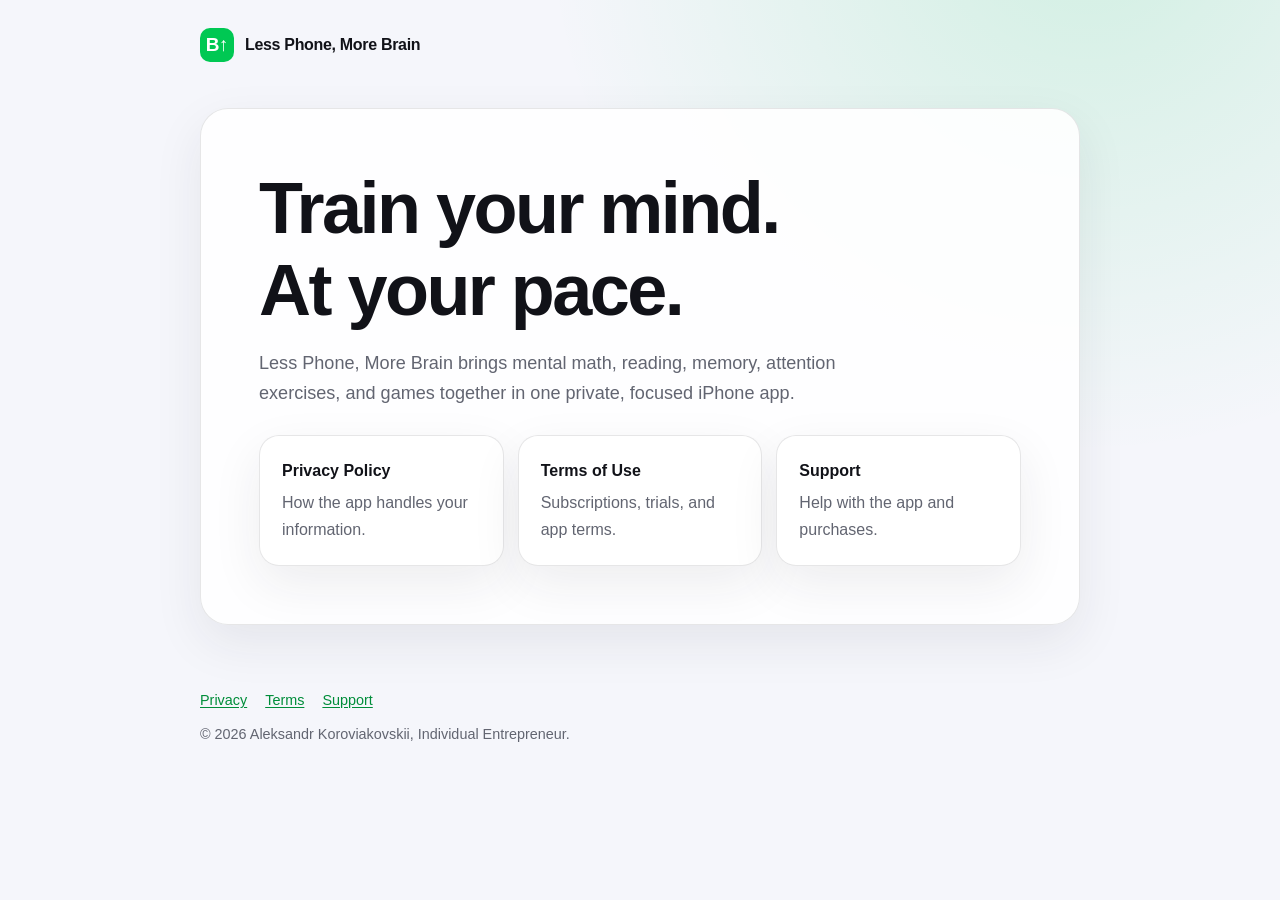
==== index.html @ fefdb508 "Update public app brand to Less Phone, More Brain" ====
<!doctype html>
<html lang="en">
<head>
  <meta charset="utf-8">
  <meta name="viewport" content="width=device-width, initial-scale=1">
  <meta name="description" content="Privacy, terms, and support for Less Phone, More Brain.">
  <title>Less Phone, More Brain</title>
  <link rel="stylesheet" href="styles.css">
</head>
<body>
  <header class="shell">
    <a class="brand" href="./" aria-label="Less Phone, More Brain home">
      <span class="mark" aria-hidden="true">B↑</span>
      Less Phone, More Brain
    </a>
  </header>
  <main class="shell">
    <section class="hero">
      <h1>Train your mind.<br>At your pace.</h1>
      <p class="lead">Less Phone, More Brain brings mental math, reading, memory, attention exercises, and games together in one private, focused iPhone app.</p>
      <div class="grid" aria-label="Legal and support links">
        <a class="card" href="privacy/">
          <strong>Privacy Policy</strong>
          <span>How the app handles your information.</span>
        </a>
        <a class="card" href="terms/">
          <strong>Terms of Use</strong>
          <span>Subscriptions, trials, and app terms.</span>
        </a>
        <a class="card" href="support/">
          <strong>Support</strong>
          <span>Help with the app and purchases.</span>
        </a>
      </div>
    </section>
  </main>
  <footer class="shell">
    <nav aria-label="Footer">
      <a href="privacy/">Privacy</a>
      <a href="terms/">Terms</a>
      <a href="support/">Support</a>
    </nav>
    <div>© 2026 Aleksandr Koroviakovskii, Individual Entrepreneur.</div>
  </footer>
</body>
</html>
---- styles.css ----
:root {
  color-scheme: light dark;
  --bg: #f5f6fb;
  --surface: rgba(255, 255, 255, 0.9);
  --text: #111218;
  --muted: #626571;
  --line: rgba(17, 18, 24, 0.1);
  --accent: #00c853;
  --accent-dark: #008d3a;
  --shadow: 0 18px 50px rgba(34, 39, 52, 0.08);
}

* {
  box-sizing: border-box;
}

body {
  margin: 0;
  min-height: 100vh;
  font-family: -apple-system, BlinkMacSystemFont, "SF Pro Text", "Segoe UI", sans-serif;
  color: var(--text);
  background:
    radial-gradient(circle at 85% -10%, rgba(0, 200, 83, 0.15), transparent 34rem),
    var(--bg);
  line-height: 1.65;
}

a {
  color: var(--accent-dark);
  text-underline-offset: 0.16em;
}

.shell {
  width: min(880px, calc(100% - 32px));
  margin: 0 auto;
}

header {
  padding: 28px 0 18px;
}

.brand {
  display: inline-flex;
  align-items: center;
  gap: 11px;
  color: var(--text);
  text-decoration: none;
  font-weight: 750;
  letter-spacing: -0.02em;
}

.mark {
  display: grid;
  width: 34px;
  height: 34px;
  place-items: center;
  border-radius: 10px;
  color: white;
  background: var(--accent);
  font-size: 19px;
  font-weight: 850;
}

main {
  padding: 28px 0 64px;
}

.hero,
.document,
.card {
  border: 1px solid var(--line);
  background: var(--surface);
  box-shadow: var(--shadow);
}

.hero,
.document {
  border-radius: 28px;
  padding: clamp(28px, 6vw, 58px);
}

h1,
h2 {
  letter-spacing: -0.035em;
  line-height: 1.14;
}

h1 {
  max-width: 720px;
  margin: 0 0 18px;
  font-size: clamp(2.25rem, 7vw, 4.5rem);
}

.document h1 {
  font-size: clamp(2rem, 6vw, 3.5rem);
}

h2 {
  margin: 2.1em 0 0.55em;
  font-size: 1.35rem;
}

p,
ul {
  margin: 0.8em 0;
}

.lead {
  max-width: 650px;
  color: var(--muted);
  font-size: 1.13rem;
}

.meta {
  margin-bottom: 32px;
  color: var(--muted);
}

.grid {
  display: grid;
  grid-template-columns: repeat(3, 1fr);
  gap: 14px;
  margin-top: 26px;
}

.card {
  display: block;
  padding: 22px;
  border-radius: 20px;
  color: var(--text);
  text-decoration: none;
  transition: transform 160ms ease, border-color 160ms ease;
}

.card:hover {
  transform: translateY(-2px);
  border-color: rgba(0, 200, 83, 0.45);
}

.card strong {
  display: block;
  margin-bottom: 6px;
}

.card span,
.note {
  color: var(--muted);
}

.callout {
  margin: 24px 0;
  padding: 18px 20px;
  border-left: 4px solid var(--accent);
  border-radius: 0 14px 14px 0;
  background: rgba(0, 200, 83, 0.08);
}

footer {
  padding: 0 0 42px;
  color: var(--muted);
  font-size: 0.9rem;
}

footer nav {
  display: flex;
  flex-wrap: wrap;
  gap: 10px 18px;
  margin-bottom: 10px;
}

@media (max-width: 680px) {
  .grid {
    grid-template-columns: 1fr;
  }

  .hero,
  .document {
    border-radius: 22px;
  }
}

@media (prefers-reduced-motion: reduce) {
  .card {
    transition: none;
  }
}

@media (prefers-color-scheme: dark) {
  :root {
    --bg: #0e1015;
    --surface: rgba(25, 27, 34, 0.92);
    --text: #f5f6f8;
    --muted: #b1b4bf;
    --line: rgba(255, 255, 255, 0.1);
    --accent-dark: #55df87;
    --shadow: 0 18px 50px rgba(0, 0, 0, 0.2);
  }
}
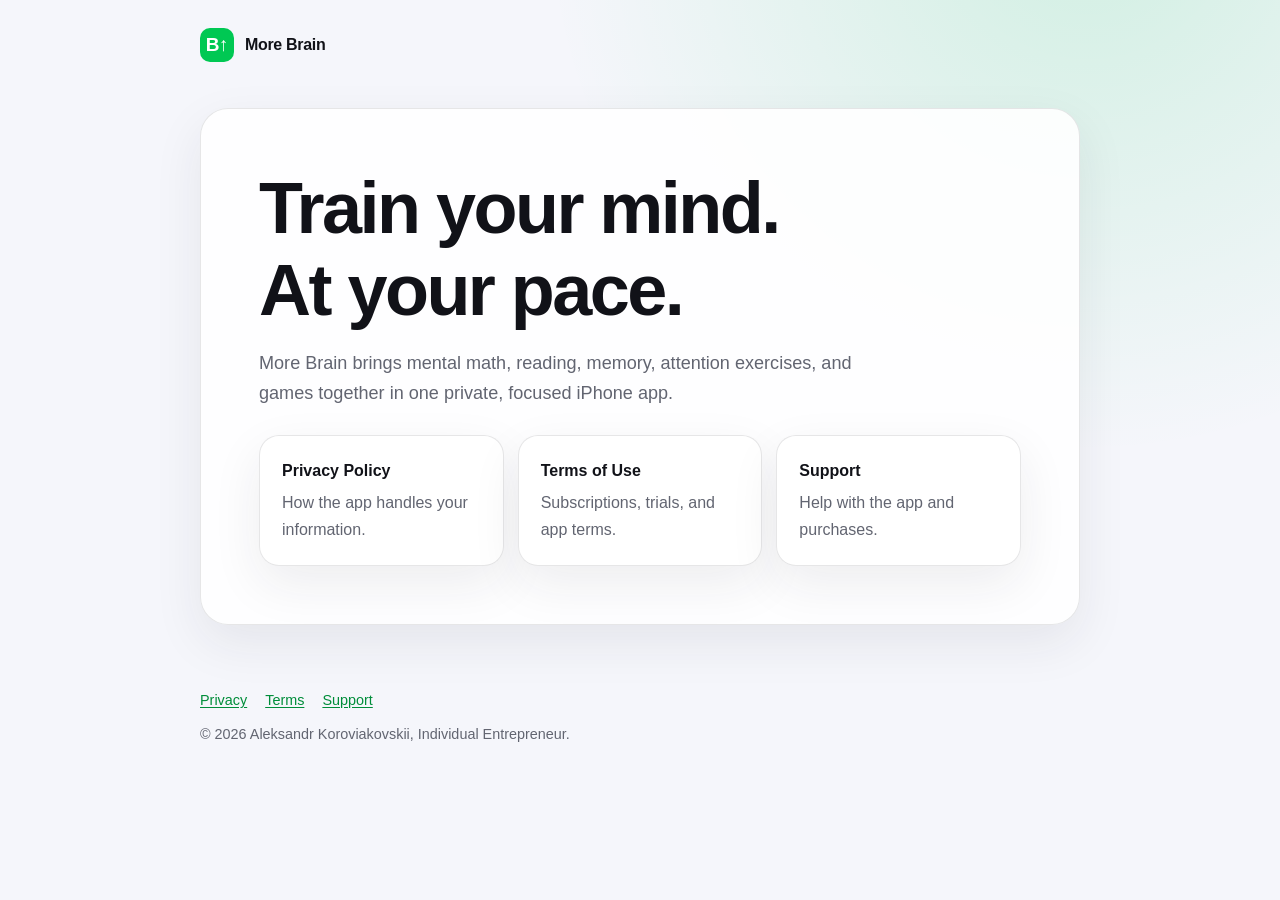
==== commit f0a3b93f: "Update public app brand to More Brain" ====
--- a/index.html
+++ b/index.html
@@ -3,21 +3,21 @@
 <head>
   <meta charset="utf-8">
   <meta name="viewport" content="width=device-width, initial-scale=1">
-  <meta name="description" content="Privacy, terms, and support for Less Phone, More Brain.">
-  <title>Less Phone, More Brain</title>
+  <meta name="description" content="Privacy, terms, and support for More Brain.">
+  <title>More Brain</title>
   <link rel="stylesheet" href="styles.css">
 </head>
 <body>
   <header class="shell">
-    <a class="brand" href="./" aria-label="Less Phone, More Brain home">
+    <a class="brand" href="./" aria-label="More Brain home">
       <span class="mark" aria-hidden="true">B↑</span>
-      Less Phone, More Brain
+      More Brain
     </a>
   </header>
   <main class="shell">
     <section class="hero">
       <h1>Train your mind.<br>At your pace.</h1>
-      <p class="lead">Less Phone, More Brain brings mental math, reading, memory, attention exercises, and games together in one private, focused iPhone app.</p>
+      <p class="lead">More Brain brings mental math, reading, memory, attention exercises, and games together in one private, focused iPhone app.</p>
       <div class="grid" aria-label="Legal and support links">
         <a class="card" href="privacy/">
           <strong>Privacy Policy</strong>
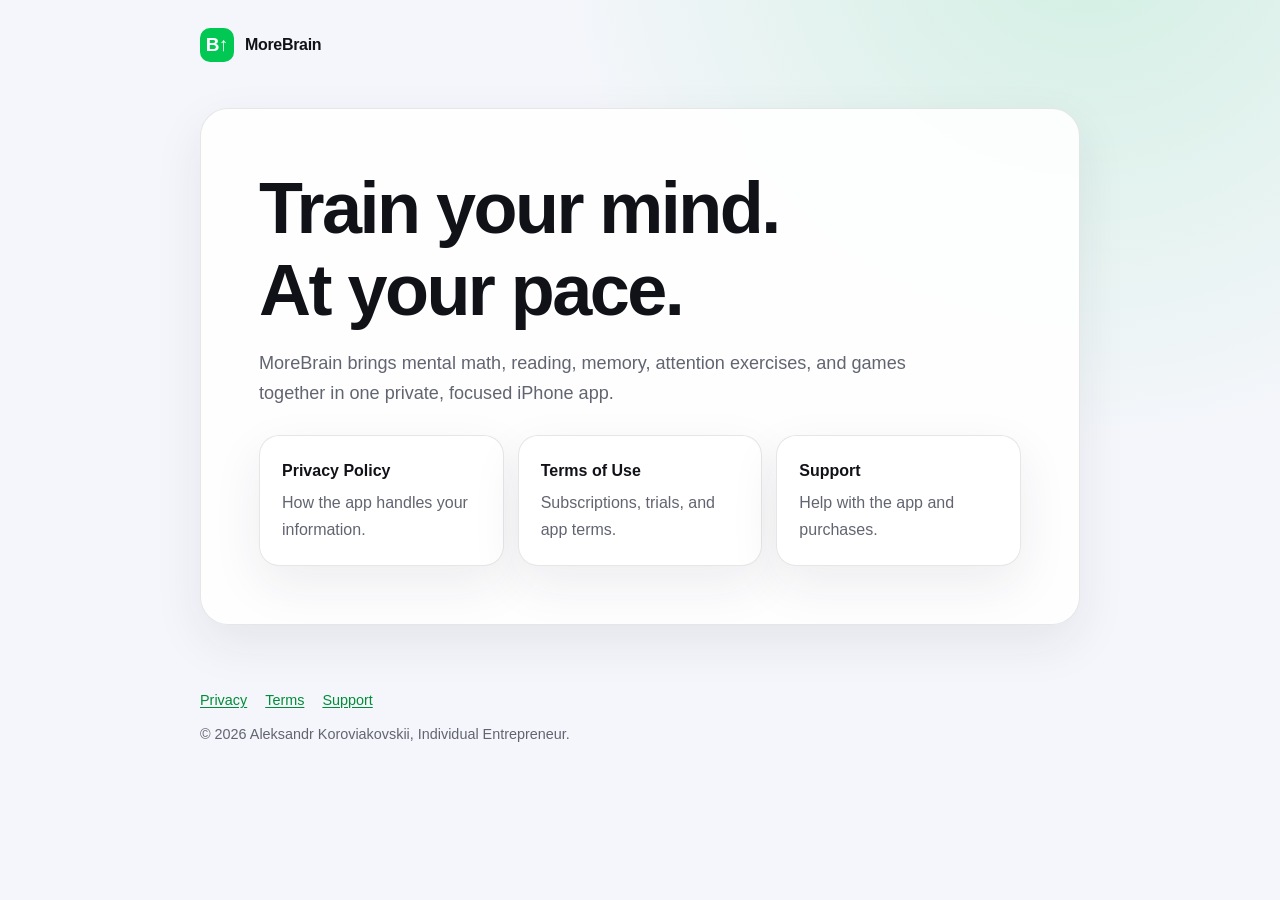
==== commit bc2cec9b: "Standardize public documentation brand as MoreBrain" ====
--- a/index.html
+++ b/index.html
@@ -3,21 +3,21 @@
 <head>
   <meta charset="utf-8">
   <meta name="viewport" content="width=device-width, initial-scale=1">
-  <meta name="description" content="Privacy, terms, and support for More Brain.">
-  <title>More Brain</title>
+  <meta name="description" content="Privacy, terms, and support for MoreBrain.">
+  <title>MoreBrain</title>
   <link rel="stylesheet" href="styles.css">
 </head>
 <body>
   <header class="shell">
-    <a class="brand" href="./" aria-label="More Brain home">
+    <a class="brand" href="./" aria-label="MoreBrain home">
       <span class="mark" aria-hidden="true">B↑</span>
-      More Brain
+      MoreBrain
     </a>
   </header>
   <main class="shell">
     <section class="hero">
       <h1>Train your mind.<br>At your pace.</h1>
-      <p class="lead">More Brain brings mental math, reading, memory, attention exercises, and games together in one private, focused iPhone app.</p>
+      <p class="lead">MoreBrain brings mental math, reading, memory, attention exercises, and games together in one private, focused iPhone app.</p>
       <div class="grid" aria-label="Legal and support links">
         <a class="card" href="privacy/">
           <strong>Privacy Policy</strong>
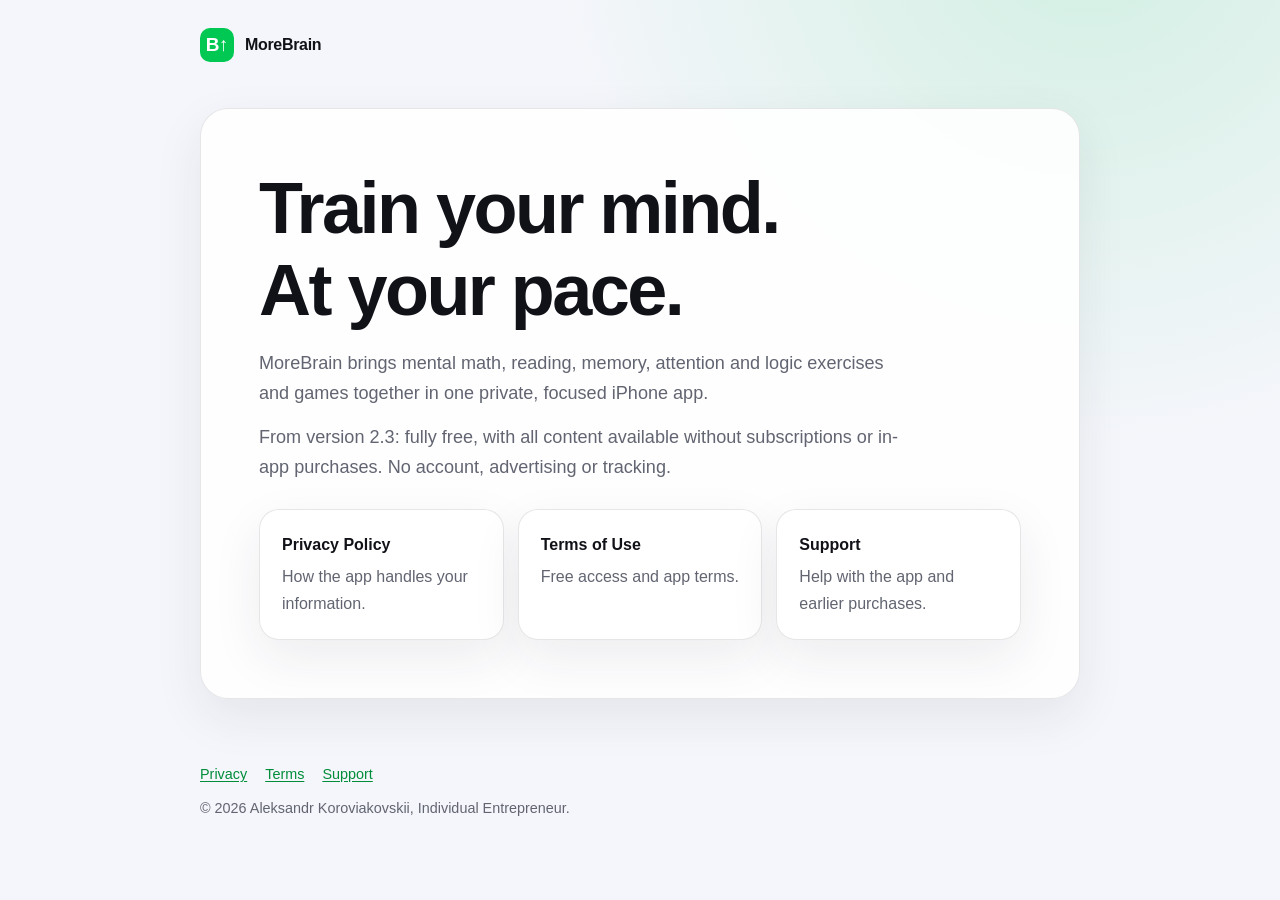
==== commit d3ae2dbb: "Announce fully free access from MoreBrain 2.3" ====
--- a/index.html
+++ b/index.html
@@ -17,7 +17,8 @@
   <main class="shell">
     <section class="hero">
       <h1>Train your mind.<br>At your pace.</h1>
-      <p class="lead">MoreBrain brings mental math, reading, memory, attention exercises, and games together in one private, focused iPhone app.</p>
+      <p class="lead">MoreBrain brings mental math, reading, memory, attention and logic exercises and games together in one private, focused iPhone app.</p>
+      <p class="lead">From version 2.3: fully free, with all content available without subscriptions or in-app purchases. No account, advertising or tracking.</p>
       <div class="grid" aria-label="Legal and support links">
         <a class="card" href="privacy/">
           <strong>Privacy Policy</strong>
@@ -25,11 +26,11 @@
         </a>
         <a class="card" href="terms/">
           <strong>Terms of Use</strong>
-          <span>Subscriptions, trials, and app terms.</span>
+          <span>Free access and app terms.</span>
         </a>
         <a class="card" href="support/">
           <strong>Support</strong>
-          <span>Help with the app and purchases.</span>
+          <span>Help with the app and earlier purchases.</span>
         </a>
       </div>
     </section>
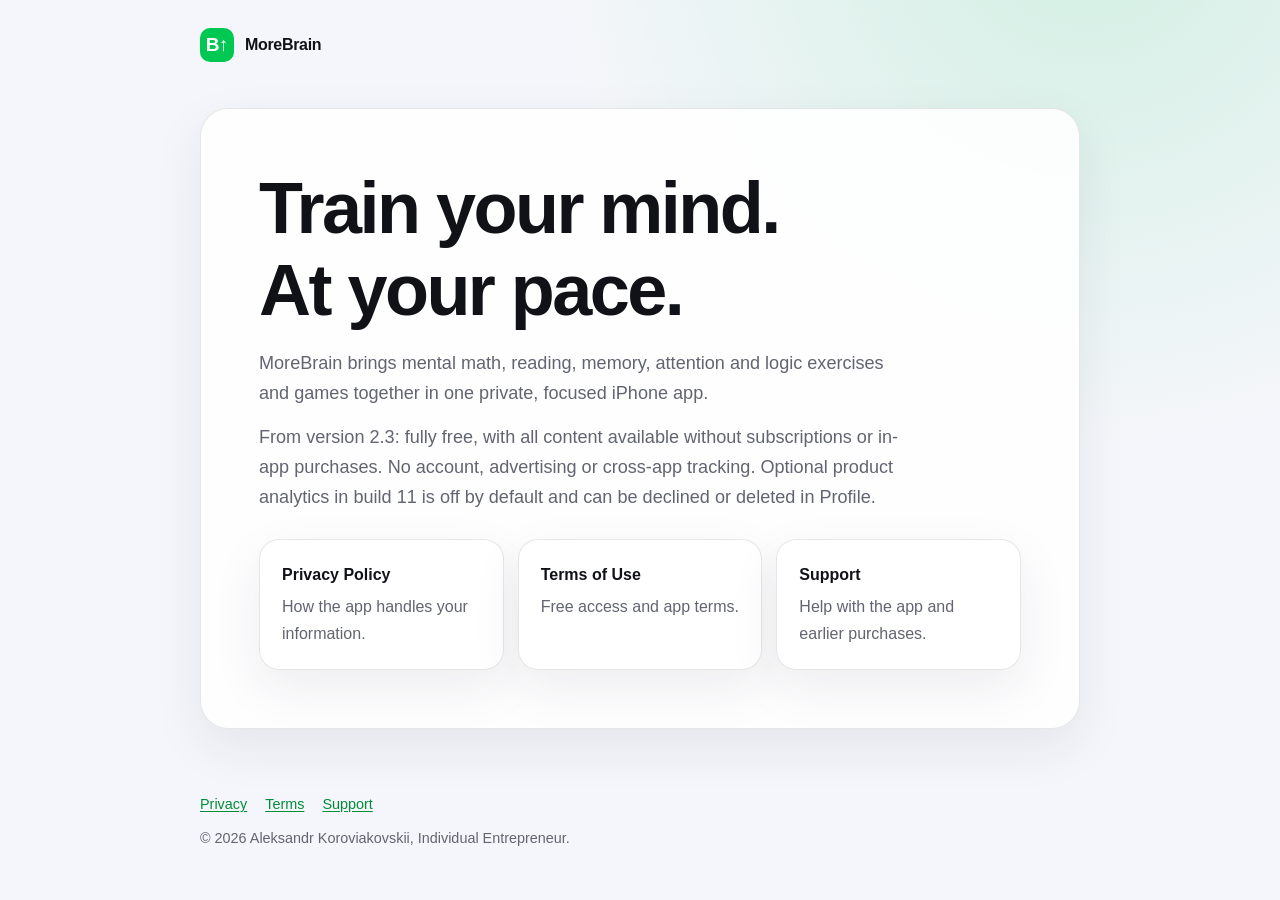
==== commit 40a75dda: "Explain voluntary MoreBrain analytics and deletion controls" ====
--- a/index.html
+++ b/index.html
@@ -18,7 +18,7 @@
     <section class="hero">
       <h1>Train your mind.<br>At your pace.</h1>
       <p class="lead">MoreBrain brings mental math, reading, memory, attention and logic exercises and games together in one private, focused iPhone app.</p>
-      <p class="lead">From version 2.3: fully free, with all content available without subscriptions or in-app purchases. No account, advertising or tracking.</p>
+      <p class="lead">From version 2.3: fully free, with all content available without subscriptions or in-app purchases. No account, advertising or cross-app tracking. Optional product analytics in build 11 is off by default and can be declined or deleted in Profile.</p>
       <div class="grid" aria-label="Legal and support links">
         <a class="card" href="privacy/">
           <strong>Privacy Policy</strong>
@@ -45,3 +45,4 @@
   </footer>
 </body>
 </html>
+
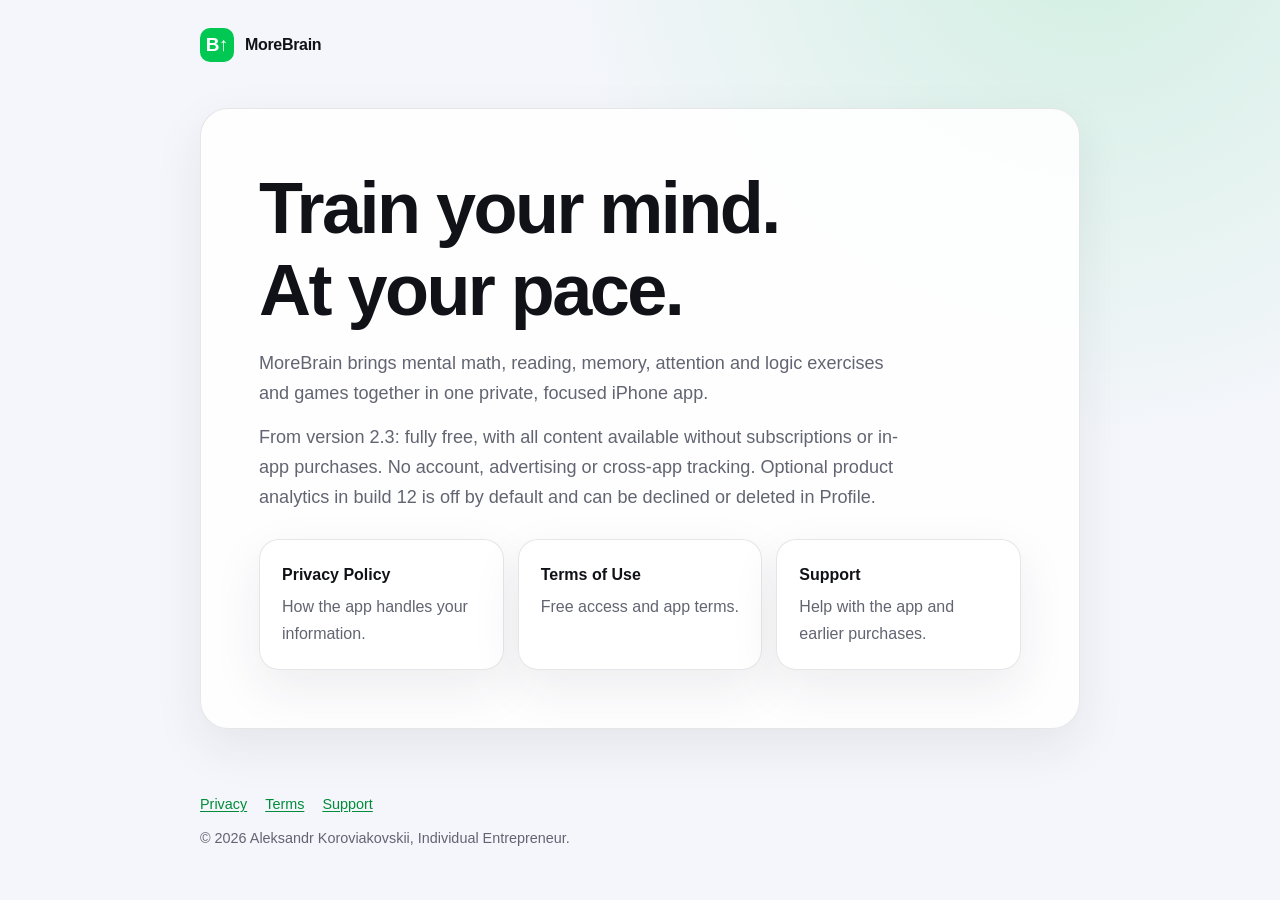
==== commit 50e6b563: "Move MoreBrain analytics disclosure to Turkey hosting" ====
--- a/index.html
+++ b/index.html
@@ -18,7 +18,7 @@
     <section class="hero">
       <h1>Train your mind.<br>At your pace.</h1>
       <p class="lead">MoreBrain brings mental math, reading, memory, attention and logic exercises and games together in one private, focused iPhone app.</p>
-      <p class="lead">From version 2.3: fully free, with all content available without subscriptions or in-app purchases. No account, advertising or cross-app tracking. Optional product analytics in build 11 is off by default and can be declined or deleted in Profile.</p>
+      <p class="lead">From version 2.3: fully free, with all content available without subscriptions or in-app purchases. No account, advertising or cross-app tracking. Optional product analytics in build 12 is off by default and can be declined or deleted in Profile.</p>
       <div class="grid" aria-label="Legal and support links">
         <a class="card" href="privacy/">
           <strong>Privacy Policy</strong>
@@ -45,4 +45,3 @@
   </footer>
 </body>
 </html>
-
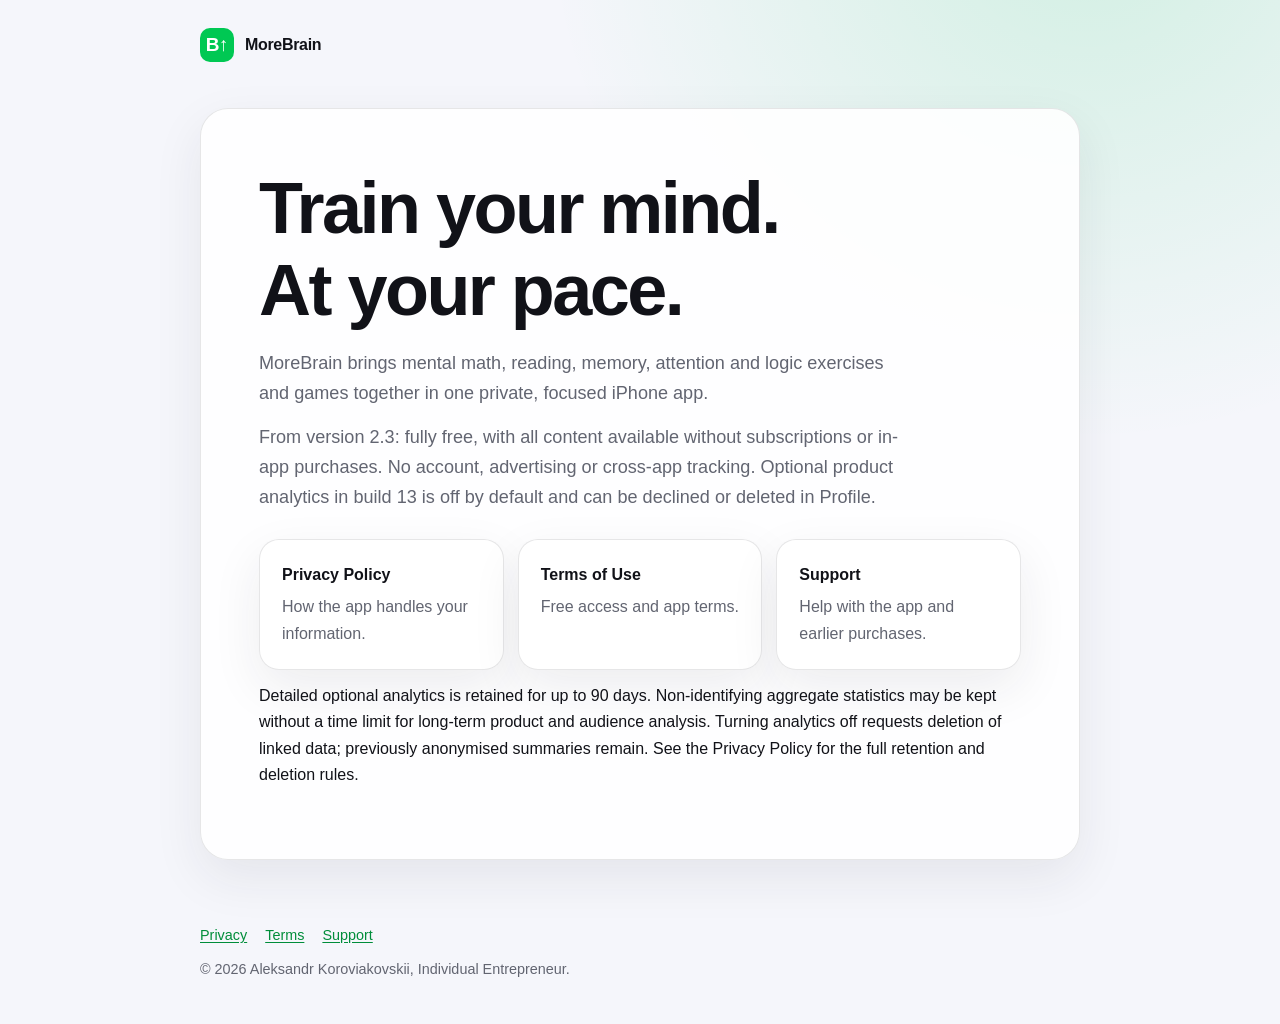
==== commit ef0d24cb: "Disclose permanent anonymous analytics summaries" ====
--- a/index.html
+++ b/index.html
@@ -18,7 +18,7 @@
     <section class="hero">
       <h1>Train your mind.<br>At your pace.</h1>
       <p class="lead">MoreBrain brings mental math, reading, memory, attention and logic exercises and games together in one private, focused iPhone app.</p>
-      <p class="lead">From version 2.3: fully free, with all content available without subscriptions or in-app purchases. No account, advertising or cross-app tracking. Optional product analytics in build 12 is off by default and can be declined or deleted in Profile.</p>
+      <p class="lead">From version 2.3: fully free, with all content available without subscriptions or in-app purchases. No account, advertising or cross-app tracking. Optional product analytics in build 13 is off by default and can be declined or deleted in Profile.</p>
       <div class="grid" aria-label="Legal and support links">
         <a class="card" href="privacy/">
           <strong>Privacy Policy</strong>
@@ -33,6 +33,7 @@
           <span>Help with the app and earlier purchases.</span>
         </a>
       </div>
+    <p>Detailed optional analytics is retained for up to 90 days. Non-identifying aggregate statistics may be kept without a time limit for long-term product and audience analysis. Turning analytics off requests deletion of linked data; previously anonymised summaries remain. See the Privacy Policy for the full retention and deletion rules.</p>
     </section>
   </main>
   <footer class="shell">
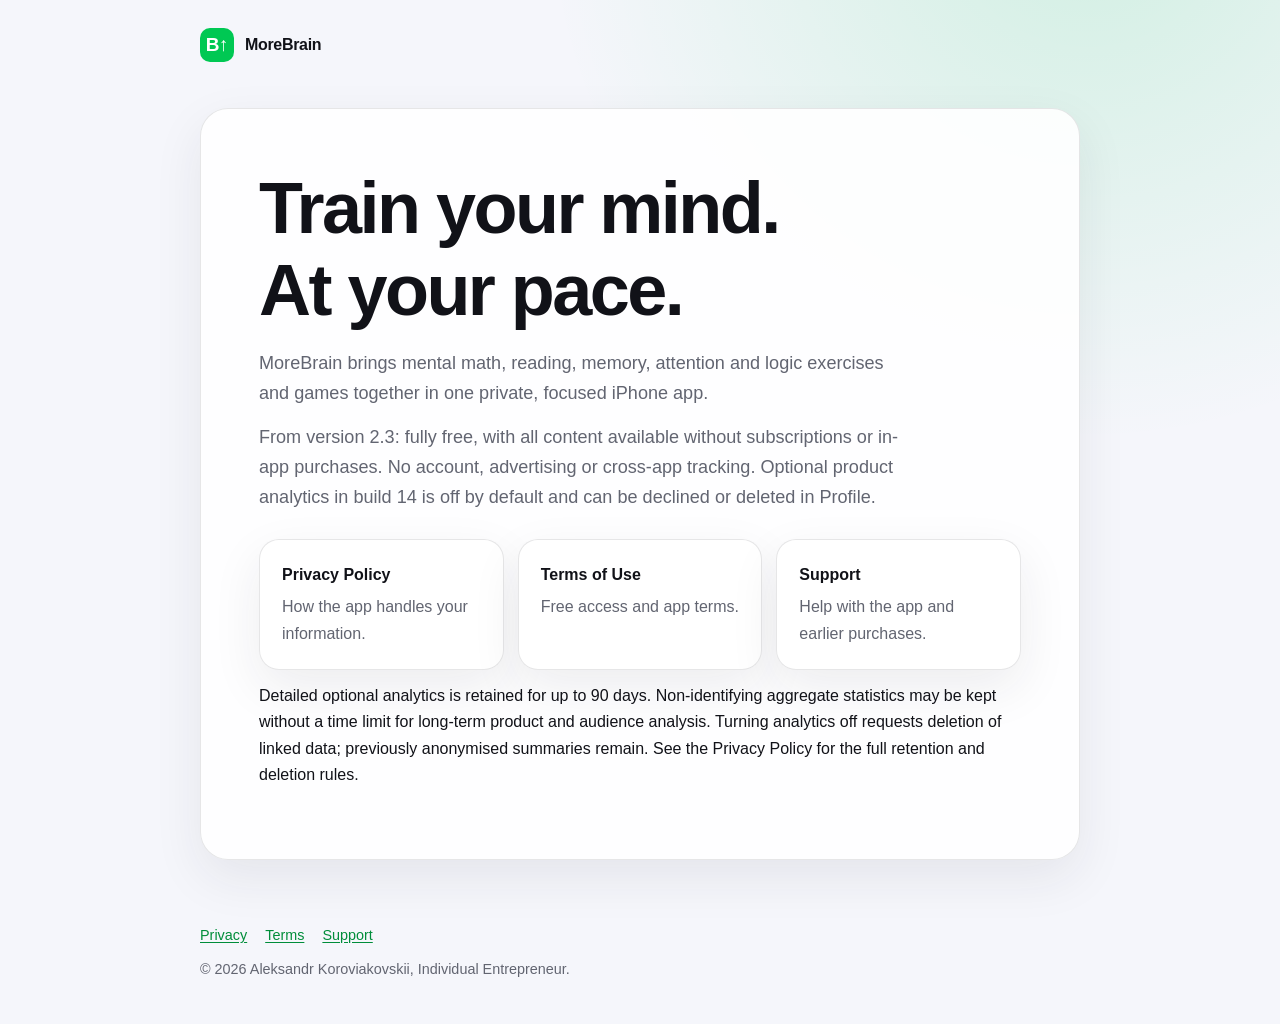
==== commit 777cf766: "Clarify identifier expiry and current MoreBrain candidate" ====
--- a/index.html
+++ b/index.html
@@ -18,7 +18,7 @@
     <section class="hero">
       <h1>Train your mind.<br>At your pace.</h1>
       <p class="lead">MoreBrain brings mental math, reading, memory, attention and logic exercises and games together in one private, focused iPhone app.</p>
-      <p class="lead">From version 2.3: fully free, with all content available without subscriptions or in-app purchases. No account, advertising or cross-app tracking. Optional product analytics in build 13 is off by default and can be declined or deleted in Profile.</p>
+      <p class="lead">From version 2.3: fully free, with all content available without subscriptions or in-app purchases. No account, advertising or cross-app tracking. Optional product analytics in build 14 is off by default and can be declined or deleted in Profile.</p>
       <div class="grid" aria-label="Legal and support links">
         <a class="card" href="privacy/">
           <strong>Privacy Policy</strong>
